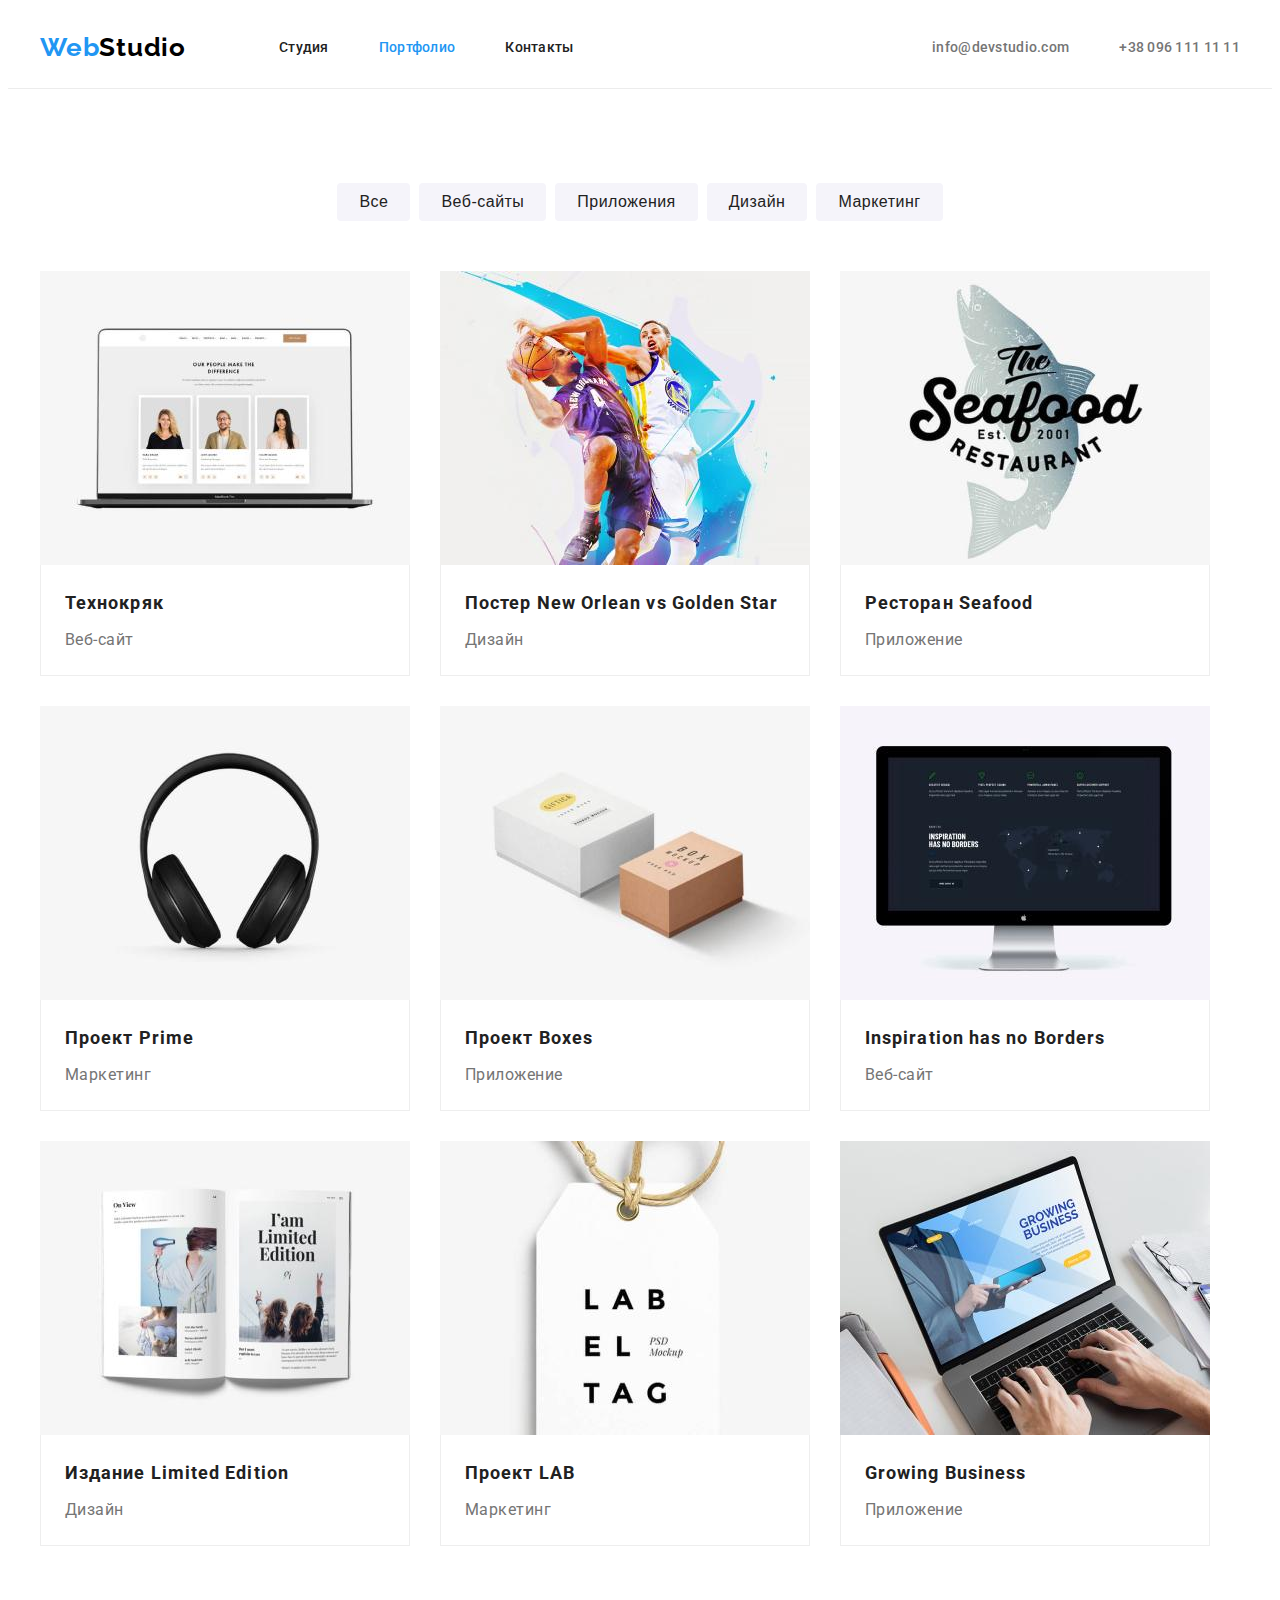
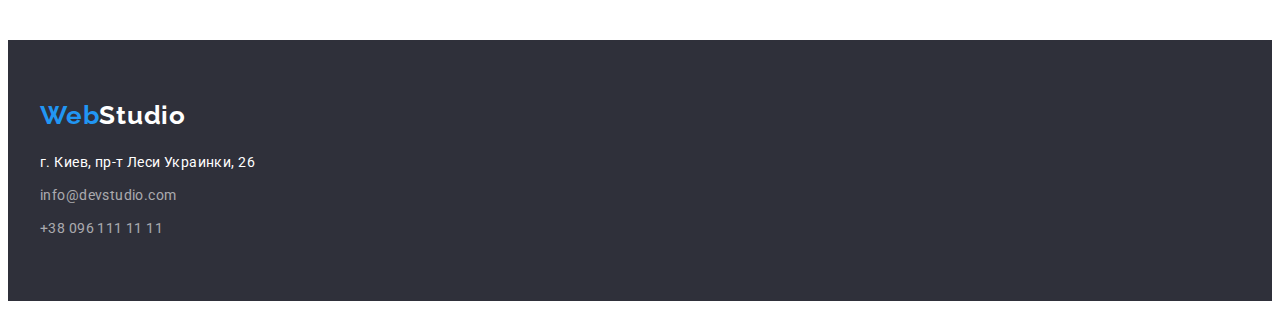
==== portfolio.html @ 293fd4a6 "copy previous hw" ====
<!DOCTYPE html>
<html lang="ru">
  <head>
    <meta charset="UTF-8" />
    <meta http-equiv="X-UA-Compatible" content="IE=edge" />
    <meta name="viewport" content="width=device-width, initial-scale=1.0" />
    <title>Web Studio</title>
    <link rel="preconnect" href="https://fonts.googleapis.com" />
    <link rel="preconnect" href="https://fonts.gstatic.com" crossorigin />
    <link rel="preconnect" href="https://fonts.googleapis.com" />
    <link rel="preconnect" href="https://fonts.gstatic.com" crossorigin />
    <link
      href="https://fonts.googleapis.com/css2?family=Raleway:wght@700&family=Roboto:wght@400;500;700;900&display=swap"
      rel="stylesheet"
    />
    <link
      rel="stylesheet"
      href="https://cdnjs.cloudflare.com/ajax/libs/modern-normalize/1.1.0/modern-normalize.min.css"
      integrity="sha512-wpPYUAdjBVSE4KJnH1VR1HeZfpl1ub8YT/NKx4PuQ5NmX2tKuGu6U/JRp5y+Y8XG2tV+wKQpNHVUX03MfMFn9Q=="
      crossorigin="anonymous"
      referrerpolicy="no-referrer"
    />

    <link rel="stylesheet" href="./css/styles.css" />
  </head>
  <body>
    <!-- header -->
    <header>
      <div class="container header">
        <nav class="main-nav">
          <a class="logo" href="./index.html"><span class="logo-accent">Web</span>Studio</a>
          <ul class="site-nav list">
            <li><a class="link" href="./index.html">Студия</a></li>
            <li><a class="link is-active-page" href="./portfolio.html">Портфолио</a></li>
            <li><a class="link" href="">Контакты</a></li>
          </ul>
        </nav>
        <ul class="contacts list">
          <li><a class="link" href="mailto:info@devstudio.com">info@devstudio.com</a></li>
          <li><a class="link" href="tel:+380961111111">+38 096 111 11 11</a></li>
        </ul>
      </div>
    </header>

    <main>
      <h1 class="visually-hidden">Портфолио</h1>
      <section class="portfolio section">
        <div class="container">
          <ul class="portfolio-selection list">
            <li><button class="btn" type="button">Все</button></li>
            <li><button class="btn" type="button">Веб-сайты</button></li>
            <li><button class="btn" type="button">Приложения</button></li>
            <li><button class="btn" type="button">Дизайн</button></li>
            <li><button class="btn" type="button">Маркетинг</button></li>
          </ul>

          <ul class="portfolio-projects list">
            <li class="item">
              <a href="">
                <div class="thumb">
                  <img
                    src="./images/port1-technocrack.jpg"
                    width="370"
                    height="294"
                    alt="Технокряк"
                  />
                </div>
                <div class="card-description">
                  <h2>Технокряк</h2>
                  <p>Веб-сайт</p>
                </div>
              </a>
            </li>

            <li class="item">
              <a href="">
                <div class="thumb">
                  <img
                    src="./images/port2-poster-basketball.jpg"
                    width="370"
                    height="294"
                    alt="Постер New Orlean vs Golden Star"
                  />
                </div>
                <div class="card-description">
                  <h2>Постер New Orlean vs Golden Star</h2>
                  <p>Дизайн</p>
                </div>
              </a>
            </li>

            <li class="item">
              <a href="">
                <div class="thumb">
                  <img
                    src="./images/port3-restaurant.jpg"
                    width="370"
                    height="294"
                    alt="Ресторан Seafood"
                  />
                </div>
                <div class="card-description">
                  <h2>Ресторан Seafood</h2>
                  <p>Приложение</p>
                </div>
              </a>
            </li>

            <li class="item">
              <a href="">
                <div class="thumb">
                  <img src="./images/port4-prime.jpg" width="370" height="294" alt="Проект Prime" />
                </div>
                <div class="card-description">
                  <h2>Проект Prime</h2>
                  <p>Маркетинг</p>
                </div>
              </a>
            </li>

            <li class="item">
              <a href="">
                <div class="thumb">
                  <img src="./images/port5-boxes.jpg" width="370" height="294" alt="Проект Prime" />
                </div>
                <div class="card-description">
                  <h2>Проект Boxes</h2>
                  <p>Приложение</p>
                </div>
              </a>
            </li>

            <li class="item">
              <a href="">
                <div class="thumb">
                  <img
                    src="./images/port6-inspiration.jpg"
                    width="370"
                    height="294"
                    alt="Inspiration has no Borders"
                  />
                </div>
                <div class="card-description">
                  <h2>Inspiration has no Borders</h2>
                  <p>Веб-сайт</p>
                </div>
              </a>
            </li>

            <li class="item">
              <a href="">
                <div class="thumb">
                  <img
                    src="./images/port7-limited-edition.jpg"
                    width="370"
                    height="294"
                    alt="Издание Limited Edition"
                  />
                </div>
                <div class="card-description">
                  <h2>Издание Limited Edition</h2>
                  <p>Дизайн</p>
                </div>
              </a>
            </li>

            <li class="item">
              <a href="">
                <div class="thumb">
                  <img src="./images/port8-label.jpg" width="370" height="294" alt="Проект LAB" />
                </div>
                <div class="card-description">
                  <h2>Проект LAB</h2>
                  <p>Маркетинг</p>
                </div>
              </a>
            </li>

            <li class="item">
              <a href="">
                <div class="thumb">
                  <img
                    src="./images/port9-growing-business.jpg"
                    width="370"
                    height="294"
                    alt="Growing Business"
                  />
                </div>
                <div class="card-description">
                  <h2>Growing Business</h2>
                  <p>Приложение</p>
                </div>
              </a>
            </li>
          </ul>
        </div>
      </section>
    </main>

    <!-- footer -->
    <footer class="footer">
      <div class="container">
        <a class="logo" href="./index.html"><span class="logo-accent">Web</span>Studio</a>
        <address class="address">
          <p>г. Киев, пр-т Леси Украинки, 26</p>
          <a class="link" href="mailto:info@devstudio.com">info@devstudio.com</a>
          <a class="link" href="tel:+380961111111">+38 096 111 11 11</a>
        </address>
      </div>
    </footer>
  </body>
</html>
---- css/styles.css ----
:root {
  --text-main: #757575;
  --text-accent: #2196f3;
  --text-heading: #212121;
  --text-white: #ffffff;

  --bg-main: #ffffff;
  --bg-section: #2f303a;
  --bg-accent: #f5f4fa;

  --card-set-gap: 30px;
}

h1,
h2,
h3,
h4,
h5,
h6,
p,
ul {
  margin: 0;
  padding: 0;
}

img {
  display: block;
  max-width: 100%;
  height: auto;
}

body {
  background-color: var(--bg-main);
  color: var(--text-main);
  font-family: Roboto;
}

.container {
  width: 1200px;
  padding-left: 15px;
  padding-right: 15px;
  margin-left: auto;
  margin-right: auto;
}

.list {
  list-style: none;
}

.link {
  text-decoration: none;
  color: inherit;
}

/* header */
header {
  border-bottom: 1px solid #ececec;
}

.header {
  display: flex;
  align-items: center;
  justify-content: space-between;
}

.main-nav {
  display: flex;
  align-items: center;
}

.logo {
  font-family: 'Raleway', sans-serif;
  font-weight: 700;
  font-size: 26px;
  line-height: 1.2;
  letter-spacing: 0.03em;
  color: #000000;
  text-decoration: none;
}

.main-nav .logo {
  margin-right: 93px;
}

.logo-accent {
  color: var(--text-accent);
}

.contacts,
.site-nav {
  display: flex;
  justify-content: center;

  font-weight: 500;
  font-size: 14px;
  line-height: 1.14;
  letter-spacing: 0.02em;
}

.site-nav a {
  padding-top: 32px;
  padding-bottom: 32px;
  display: block;
}

.contacts > li:not(:last-child) {
  margin-right: 50px;
}

.site-nav {
  color: var(--text-heading);
  margin: 0;
  padding: 0;
}

.site-nav > li:not(:last-child) {
  margin-right: 50px;
}

.link:hover,
.link:focus {
  color: var(--text-accent);
}

.site-nav .is-active-page {
  color: var(--text-accent);
}
/* main */

.section {
  padding-top: 94px;
  padding-bottom: 94px;
}

/* sectin-order */

.sectin-order {
  background: var(--bg-section);
  text-align: center;
  padding-top: 200px;
  padding-bottom: 200px;
}

.sectin-order h1 {
  margin-bottom: 30px;
  max-width: 700px;
  display: block;
  text-align: center;
  margin-left: auto;
  margin-right: auto;
  font-weight: 900;
  font-size: 44px;
  line-height: 1.36;
  letter-spacing: 0.06em;
  color: var(--text-white);
  text-transform: uppercase;
}

.sectin-order button {
  font-weight: 700;
  font-size: 16px;
  line-height: 1.87;
  letter-spacing: 0.06em;
  color: var(--text-white);
  background: var(--text-accent);
  box-shadow: 0px 4px 4px rgba(0, 0, 0, 0.15);
  border-radius: 4px;
  cursor: pointer;
}

.sectin-order button:hover,
.sectin-order button:focus {
  background: #188ce8;
}

/* benefits-section */
.benefits-section.section {
  padding-bottom: 0;
}

.benefits-section h3 {
  font-weight: 700;
  font-size: 14px;
  line-height: 1.14;
  letter-spacing: 0.03em;
  text-transform: uppercase;
  color: var(--text-heading);
  margin-bottom: 10px;
}

.benefits-section p {
  font-size: 14px;
  line-height: 1.71;
  letter-spacing: 0.03em;
}

.benefits-list {
  display: flex;
  justify-content: space-between;
}

.benefits-list > li {
  width: calc((100% - var(--card-set-gap) * 3) / 4);
}

.benefits-list > li:not(:last-child) {
  margin-right: var(--card-set-gap);
}

/* work-section */
.section-heading {
  margin-bottom: 50px;

  font-weight: 700;
  font-size: 36px;
  line-height: 1.17;
  text-align: center;
  letter-spacing: 0.03em;
  color: var(--text-heading);
}

.work-list {
  display: flex;
}

.work-list > li:not(:last-child) {
  margin-right: var(--card-set-gap);
}

/* team-section */
.team-section {
  background: var(--bg-accent);
}

.card {
  width: 270px;
  background: var(--bg-main);
  text-align: center;
  font-size: 16px;
  line-height: 1.19;
  text-align: center;
  letter-spacing: 0.03em;

  box-shadow: 0px 1px 3px rgba(0, 0, 0, 0.12), 0px 1px 1px rgba(0, 0, 0, 0.14),
    0px 2px 1px rgba(0, 0, 0, 0.2);
  border-radius: 0px 0px 4px 4px;
}

.team-section .card-description {
  padding: var(--card-set-gap);
}

.team-section h3 {
  color: var(--text-heading);
  font-weight: 500;
  font-size: inherit;

  margin: 0 0 10px 0;
}

.team-list {
  display: flex;
}

.team-list > .card:not(:last-child) {
  margin-right: var(--card-set-gap);
}

/* footer */
.footer {
  padding-top: 60px;
  padding-bottom: 60px;
  background: var(--bg-section);
}

.footer .logo {
  color: var(--text-white);
  display: inline-block;
  margin-bottom: 20px;
}

.address {
  font-size: 14px;
  line-height: 1.71;
  letter-spacing: 0.03em;
  font-style: normal;
  color: rgba(255, 255, 255, 0.6);
}

.address > a {
  display: block;
  margin-top: 9px;
}

.address p {
  color: var(--text-white);
}

/*  portfolio*/
.portfolio {
  font-family: Roboto;
  background: var(--bg-main);
}

.portfolio-selection {
  display: flex;
  justify-content: center;
  margin-bottom: 50px;
}

.portfolio-selection > li:not(:last-child) {
  margin-right: 9px;
}

.portfolio-selection .btn {
  padding: 6px 22px;
  font-weight: 500;
  font-size: 16px;
  line-height: 1.62;
  text-align: center;
  letter-spacing: 0.03em;
  color: var(--text-heading);
  background: var(--bg-accent);
  border-radius: 4px;
  border: none;
}

.portfolio-selection .btn:hover,
.portfolio-selection .btn:focus {
  color: var(--text-white);
  background: var(--text-accent);

  box-shadow: 0px 3px 1px rgba(0, 0, 0, 0.1), 0px 1px 2px rgba(0, 0, 0, 0.08),
    0px 2px 2px rgba(0, 0, 0, 0.12);
  cursor: pointer;
}

/* portfolio card set */
.portfolio-projects {
  display: flex;
  flex-wrap: wrap;
  margin-top: calc(-1 * var(--card-set-gap));
  margin-left: calc(-1 * var(--card-set-gap));
}

.portfolio-projects > .item {
  flex-basis: calc((100%- 2 * var(--card-set-gap)) / 3);
  margin-left: var(--card-set-gap);
  margin-top: var(--card-set-gap);
}

.portfolio-projects .card-description {
  padding: 20px 24px;
  border: 1px solid #eeeeee;
  border-top: none;
}

.portfolio-projects a {
  text-decoration: none;
  color: inherit;
}

.portfolio-projects h2 {
  margin: 0 0 4px 0;

  font-weight: 700;
  font-size: 18px;
  line-height: 2;
  letter-spacing: 0.06em;
  color: var(--text-heading);
}

.portfolio-projects p {
  font-size: 16px;
  line-height: 1.87;
  letter-spacing: 0.03em;
  color: var(--text-main);
  margin: 0;
}

/* Visually hidden */
.visually-hidden {
  position: absolute;
  width: 1px;
  height: 1px;
  margin: -1px;
  border: 0;
  padding: 0;
  white-space: nowrap;
  clip-path: inset(100%);
  clip: rect(0 0 0 0);
  overflow: hidden;
}
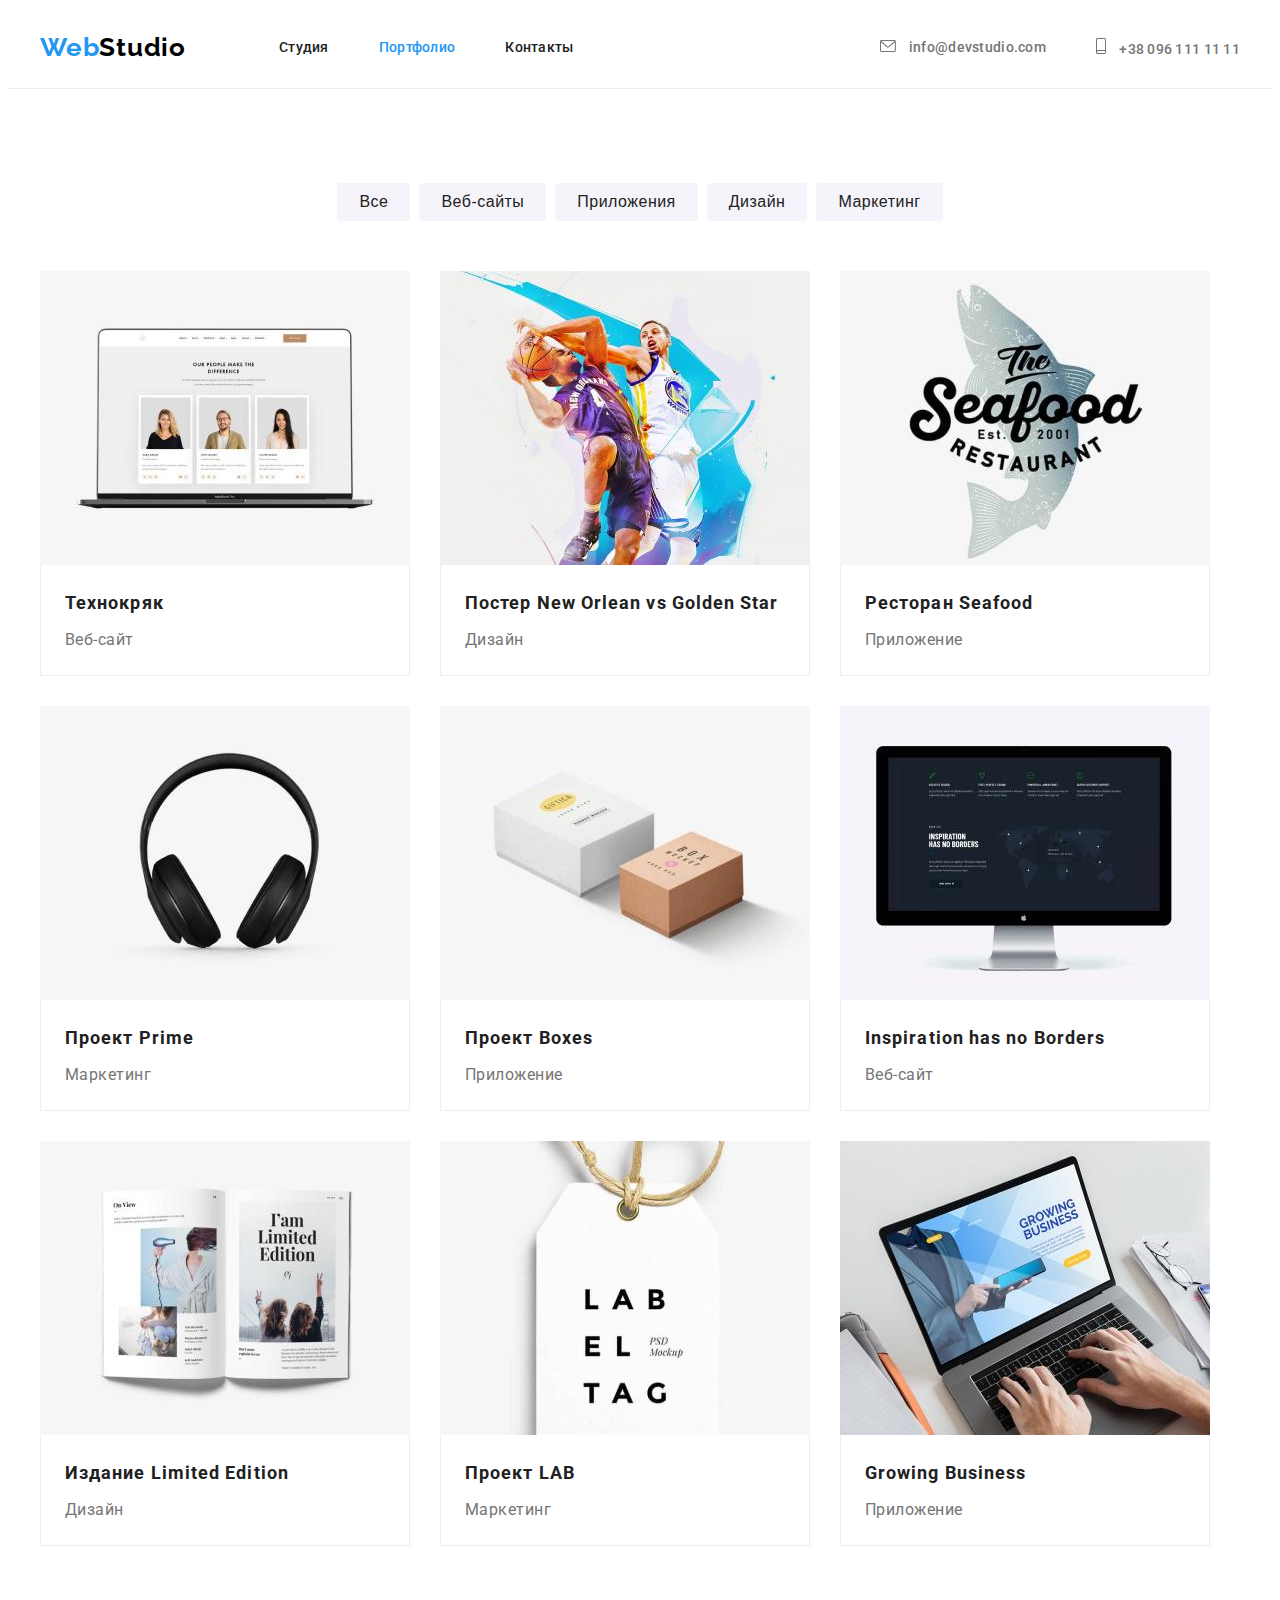
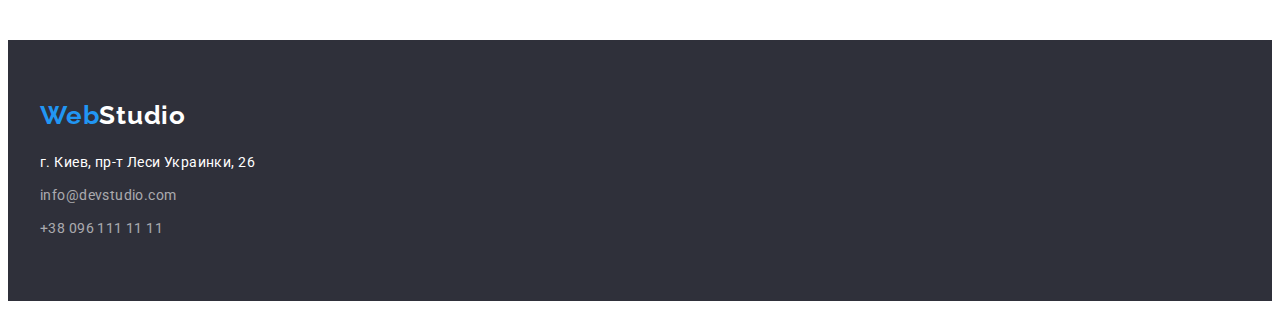
==== commit 271243ed: "update sprite, contacts icons" ====
--- a/portfolio.html
+++ b/portfolio.html
@@ -36,8 +36,22 @@
           </ul>
         </nav>
         <ul class="contacts list">
-          <li><a class="link" href="mailto:info@devstudio.com">info@devstudio.com</a></li>
-          <li><a class="link" href="tel:+380961111111">+38 096 111 11 11</a></li>
+          <li>
+            <a class="link" href="mailto:info@devstudio.com">
+              <svg class="icon" width="16" height="12">
+                <use href="./images/sprite.svg#pics-envelope"></use>
+              </svg>
+              info@devstudio.com</a
+            >
+          </li>
+          <li>
+            <a class="link" href="tel:+380961111111">
+              <svg class="icon" width="10" height="16">
+                <use href="./images/sprite.svg#pics-smartphone"></use>
+              </svg>
+              +38 096 111 11 11</a
+            >
+          </li>
         </ul>
       </div>
     </header>
--- a/css/styles.css
+++ b/css/styles.css
@@ -90,6 +90,7 @@
 .site-nav {
   display: flex;
   justify-content: center;
+  align-items: center;
 
   font-weight: 500;
   font-size: 14px;
@@ -107,6 +108,11 @@
   margin-right: 50px;
 }
 
+.contacts .icon {
+  fill: currentColor;
+  margin-right: 10px;
+}
+
 .site-nav {
   color: var(--text-heading);
   margin: 0;
@@ -135,7 +141,17 @@
 /* sectin-order */
 
 .sectin-order {
-  background: var(--bg-section);
+  max-width: 1600px;
+  height: 600px;
+  margin-left: auto;
+  margin-right: auto;
+
+  background-image: linear-gradient(to right, rgba(47, 48, 58, 0.4), rgba(47, 48, 58, 0.4)),
+    url(../images/banner.jpg);
+  background-repeat: no-repeat;
+  background-position: center;
+  background-size: cover;
+
   text-align: center;
   padding-top: 200px;
   padding-bottom: 200px;
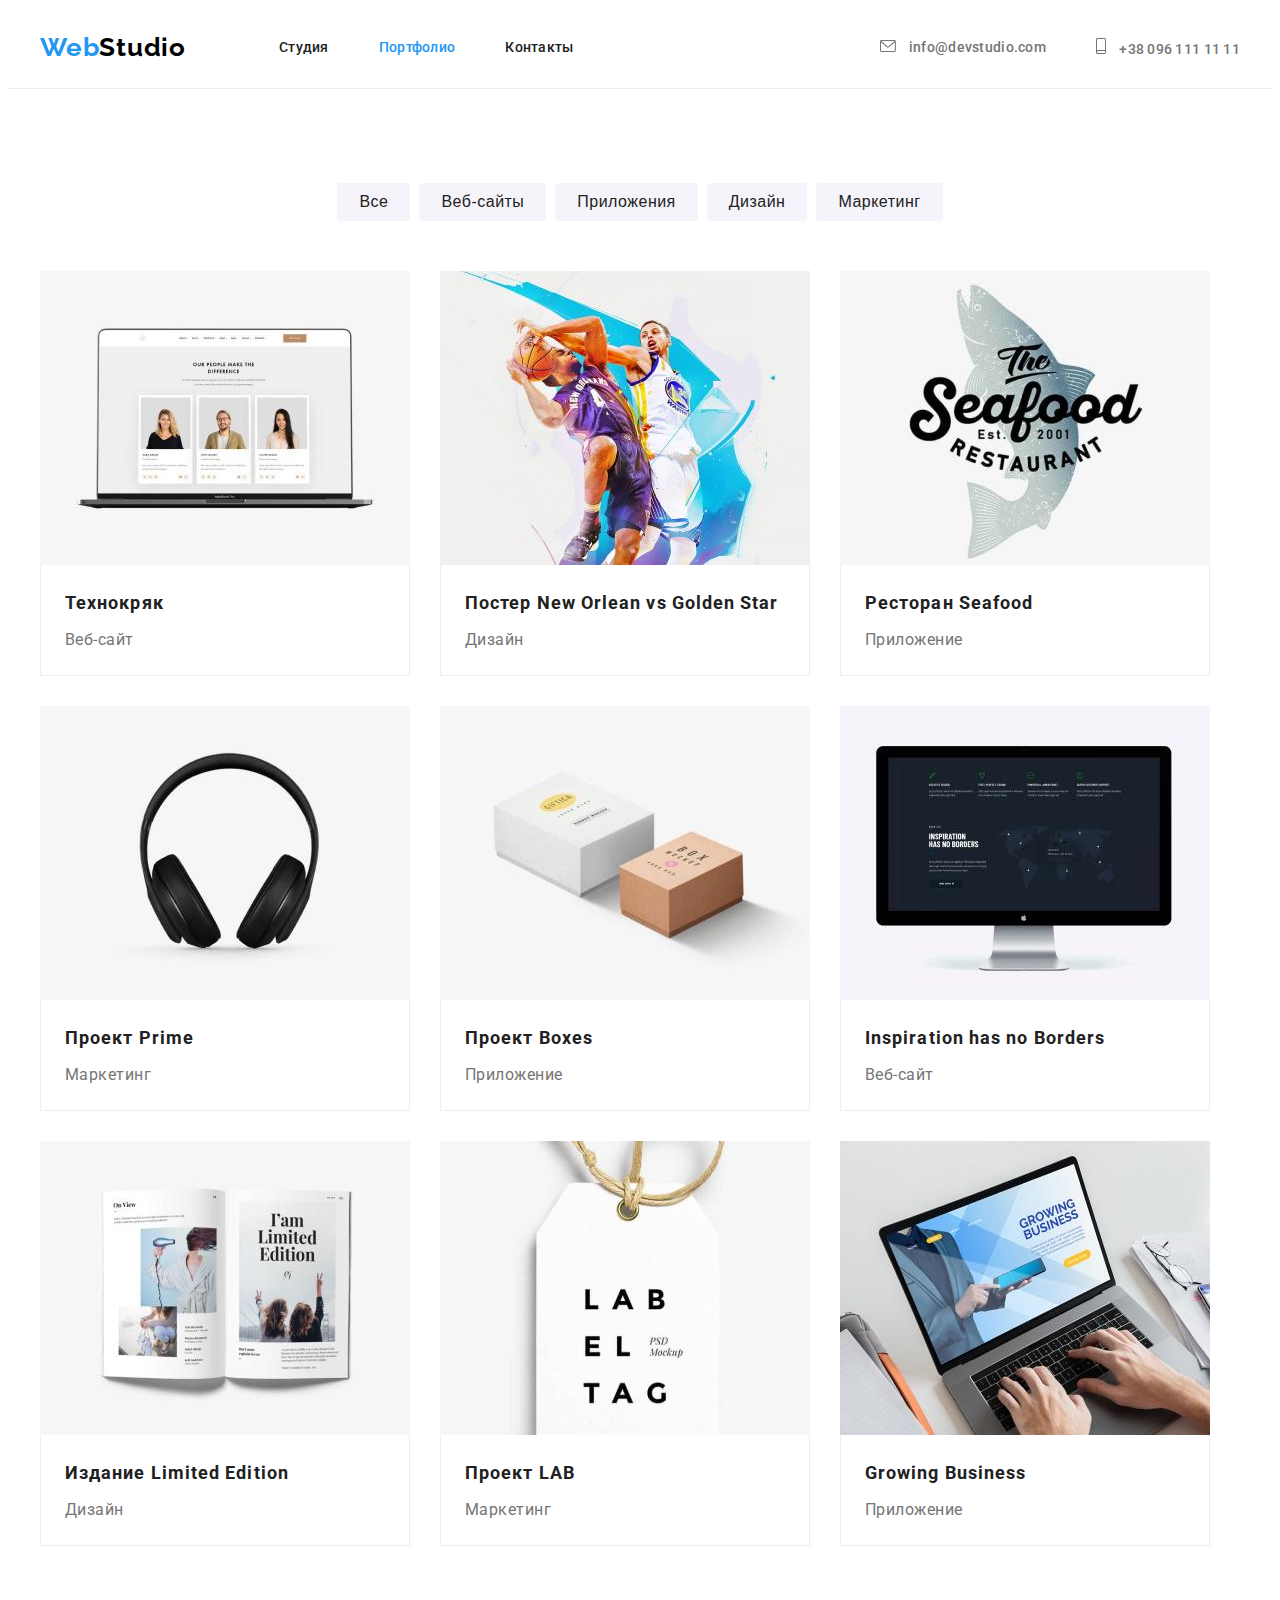
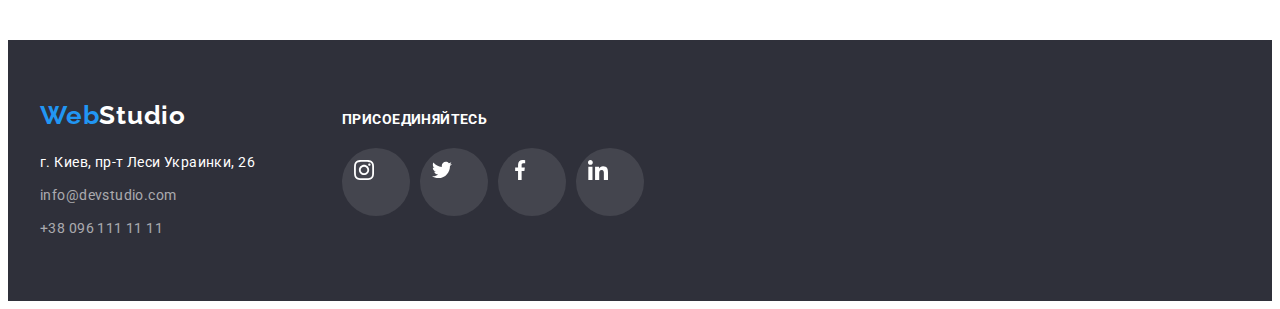
==== commit dda218cc: "footer > socials" ====
--- a/portfolio.html
+++ b/portfolio.html
@@ -214,12 +214,51 @@
     <!-- footer -->
     <footer class="footer">
       <div class="container">
-        <a class="logo" href="./index.html"><span class="logo-accent">Web</span>Studio</a>
-        <address class="address">
-          <p>г. Киев, пр-т Леси Украинки, 26</p>
-          <a class="link" href="mailto:info@devstudio.com">info@devstudio.com</a>
-          <a class="link" href="tel:+380961111111">+38 096 111 11 11</a>
-        </address>
+        <div class="our-location">
+          <a class="logo" href="./index.html"><span class="logo-accent">Web</span>Studio</a>
+          <address class="address">
+            <p>г. Киев, пр-т Леси Украинки, 26</p>
+            <a class="link" href="mailto:info@devstudio.com">info@devstudio.com</a>
+            <a class="link" href="tel:+380961111111">+38 096 111 11 11</a>
+          </address>
+        </div>
+
+        <div class="contact-us">
+          <h2>присоединяйтесь</h2>
+          <ul class="social-icons list">
+            <li>
+              <a href="" aria-label="instagram">
+                <svg class="icon" width="20" height="20">
+                  <use href="./images/sprite.svg#socials-instagram"></use>
+                </svg>
+              </a>
+            </li>
+
+            <li>
+              <a href="" aria-label="twitter">
+                <svg class="icon" width="20" height="20">
+                  <use href="./images/sprite.svg#socials-twitter"></use>
+                </svg>
+              </a>
+            </li>
+
+            <li>
+              <a href="" aria-label="facebook">
+                <svg class="icon" width="20" height="20">
+                  <use href="./images/sprite.svg#socials-facebook"></use>
+                </svg>
+              </a>
+            </li>
+
+            <li>
+              <a href="" aria-label="linkedin">
+                <svg class="icon" width="20" height="20">
+                  <use href="./images/sprite.svg#socials-linkedin"></use>
+                </svg>
+              </a>
+            </li>
+          </ul>
+        </div>
       </div>
     </footer>
   </body>
--- a/css/styles.css
+++ b/css/styles.css
@@ -189,6 +189,15 @@
   background: #188ce8;
 }
 
+.benefits-list .thumb {
+  background: var(--bg-accent);
+  border-radius: 4px;
+  width: 270px;
+  height: 120px;
+  padding: 25px 100px;
+  margin-bottom: 30px;
+}
+
 /* benefits-section */
 .benefits-section.section {
   padding-bottom: 0;
@@ -274,12 +283,75 @@
   margin: 0 0 10px 0;
 }
 
+.team-section p {
+  margin-bottom: 16px;
+}
+
 .team-list {
   display: flex;
 }
 
 .team-list > .card:not(:last-child) {
   margin-right: var(--card-set-gap);
+}
+
+.social-icons {
+  width: 206px;
+  display: flex;
+  justify-content: space-between;
+}
+
+.social-icons li:not(:last-child) {
+  margin-right: 10px;
+}
+
+.social-icons a {
+  display: block;
+  width: 44px;
+  height: 44px;
+  border-radius: 50%;
+
+  padding: 12px;
+  color: #afb1b8;
+}
+
+.social-icons a:hover,
+.social-icons a:focus {
+  background-color: var(--text-accent);
+  color: var(--bg-accent);
+}
+
+.social-icons .icon {
+  fill: currentColor;
+}
+
+/* Clients Section */
+.clients-list {
+  display: flex;
+}
+
+.clients-list > .client:not(:last-child) {
+  margin-right: 30px;
+}
+
+.clients-list a {
+  display: block;
+  width: 170px;
+  height: 92px;
+  padding: 16px 32px;
+
+  color: #afb1b8;
+  border: 1px solid currentColor;
+  border-radius: 4px;
+}
+
+.clients-list .icon {
+  fill: currentColor;
+}
+
+.clients-list a:hover,
+.clients-list a:focus {
+  color: var(--text-accent);
 }
 
 /* footer */
@@ -310,6 +382,40 @@
 
 .address p {
   color: var(--text-white);
+}
+
+.contact-us h2 {
+  margin-bottom: 20px;
+
+  font-size: 14px;
+  line-height: 1.14;
+  letter-spacing: 0.03em;
+  text-transform: uppercase;
+
+  color: #ffffff;
+}
+
+.footer > .container {
+  display: flex;
+}
+
+.our-location {
+  min-width: 232px;
+  margin-right: 70px;
+}
+
+.contact-us {
+  padding-top: 12px;
+}
+
+.contact-us a {
+  color: var(--text-white);
+  background: rgba(255, 255, 255, 0.1);
+}
+
+.contact-us a:hover,
+.contact-us a:focus {
+  background: var(--text-accent);
 }
 
 /*  portfolio*/
